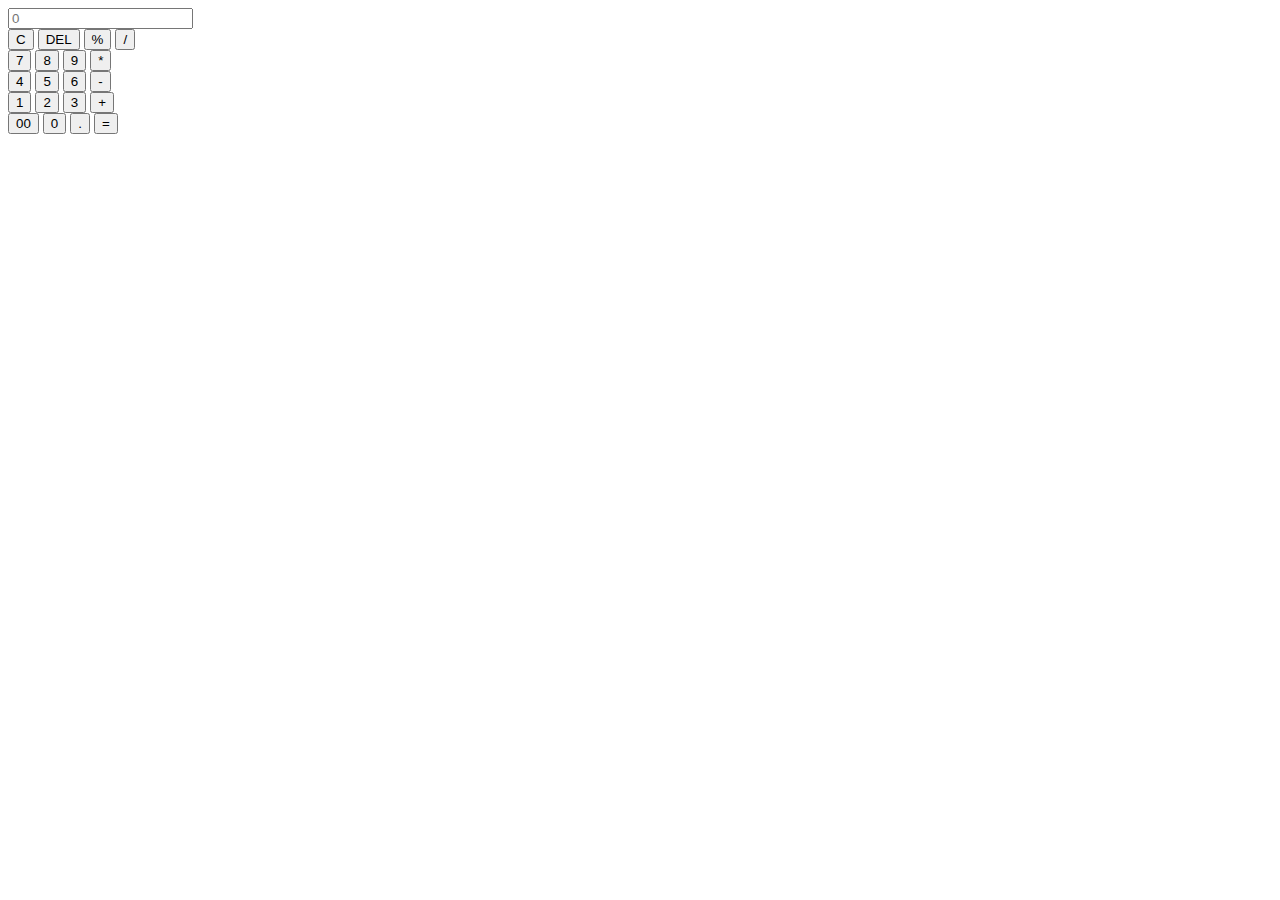
==== Calculator/calculator.html @ 9baba9ce "Add files via upload" ====
<!DOCTYPE html>
<html lang="en">
  <head>
    <meta charset="UTF-8" />
    <meta http-equiv="X-UA-Compatible" content="IE=edge" />
    <meta name="viewport" content="width=device-width, initial-scale=1.0" />
    <link rel="stylesheet" href="/calculator.css" />
    <link rel="icon" href="/calculator.png">
    <title>Calculator</title>
  </head>
  <body>
      <div class="calculator">
        <input type="text" id="inputBox" placeholder="0" />
        <div>
          <button class="button operator">C</button>
          <button class="button operator">DEL</button>
          <button class="button operator">%</button>
          <button class="button operator">/</button>
        </div>
        <div>
          <button class="button">7</button>
          <button class="button">8</button>
          <button class="button">9</button>
          <button class="button operator">*</button>
        </div>
        <div>
          <button class="button">4</button>
          <button class="button">5</button>
          <button class="button">6</button>
          <button class="button operator">-</button>
        </div>
        <div>
          <button class="button">1</button>
          <button class="button">2</button>
          <button class="button">3</button>
          <button class="button operator">+</button>
        </div>

        <div>
          <button class="button">00</button>
          <button class="button">0</button>
          <button class="button">.</button>
          <button class="button equalBtn">=</button>
        </div>
      </div>
    </div>

    <script src="/calculator.js"></script>
  </body>
</html>
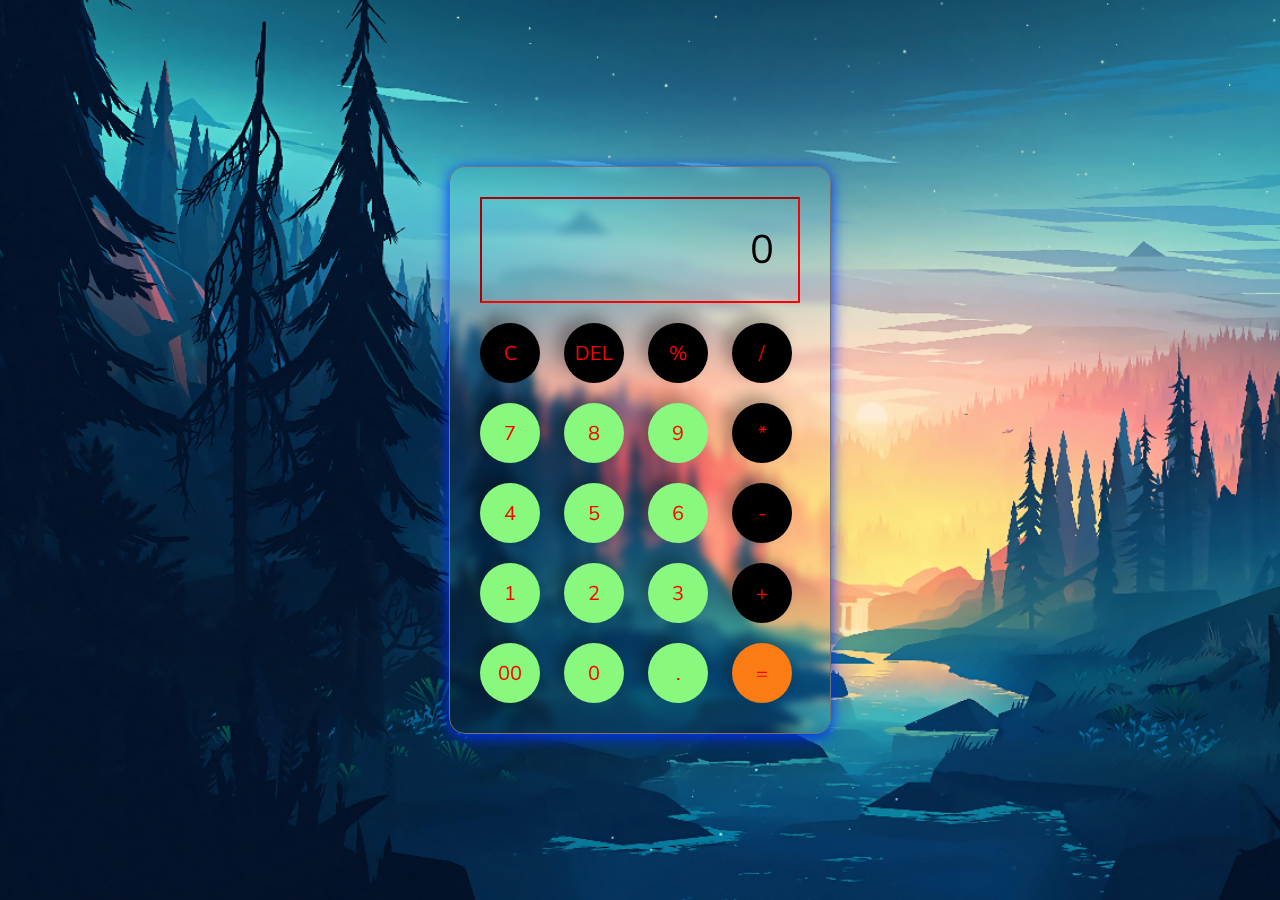
==== commit 112ddcb4: "Add files via upload" ====
--- a/Calculator/calculator.html
+++ b/Calculator/calculator.html
@@ -4,36 +4,36 @@
     <meta charset="UTF-8" />
     <meta http-equiv="X-UA-Compatible" content="IE=edge" />
     <meta name="viewport" content="width=device-width, initial-scale=1.0" />
-    <link rel="stylesheet" href="/calculator.css" />
-    <link rel="icon" href="/calculator.png">
+    <link rel="stylesheet" href="calculator.css" />
+    <link rel="icon" href="calculator.png">
     <title>Calculator</title>
   </head>
   <body>
       <div class="calculator">
         <input type="text" id="inputBox" placeholder="0" />
         <div>
-          <button class="button operator">C</button>
-          <button class="button operator">DEL</button>
-          <button class="button operator">%</button>
-          <button class="button operator">/</button>
+          <button class="buttonoperator">C</button>
+          <button class="buttonoperator">DEL</button>
+          <button class="buttonoperator">%</button>
+          <button class="buttonoperator">/</button>
         </div>
         <div>
           <button class="button">7</button>
           <button class="button">8</button>
           <button class="button">9</button>
-          <button class="button operator">*</button>
+          <button class="buttonoperator">*</button>
         </div>
         <div>
           <button class="button">4</button>
           <button class="button">5</button>
           <button class="button">6</button>
-          <button class="button operator">-</button>
+          <button class="buttonoperator">-</button>
         </div>
         <div>
           <button class="button">1</button>
           <button class="button">2</button>
           <button class="button">3</button>
-          <button class="button operator">+</button>
+          <button class="buttonoperator">+</button>
         </div>
 
         <div>
@@ -45,6 +45,6 @@
       </div>
     </div>
 
-    <script src="/calculator.js"></script>
+    <script src="calculator.js"></script>
   </body>
 </html>--- a/Calculator/calculator.css
+++ b/Calculator/calculator.css
@@ -0,0 +1,75 @@
+@import url('https://fonts.googleapis.com/css2?family=Nunito+Sans:opsz,wght@6..12,500&family=Roboto+Mono:wght@400;500;600&display=swap');
+
+* {
+    margin: 0;
+    padding: 0;
+    box-sizing: border-box;
+    font-family: 'Nunito Sans', sans-serif;
+}  
+
+body {
+    width: 100%;
+    height: 100vh;
+    display: flex;
+    justify-content: center;
+    align-items: center;
+    background-image: url(download.jpg);
+    background-size: cover;
+
+   
+   
+}
+
+.calculator {
+    border: 1px solid #717377;
+    padding: 20px;
+    border-radius: 16px;
+    backdrop-filter: blur(4px);
+    box-shadow: 0px 3px 15px rgb(0, 47, 255)
+
+}
+
+input {
+    width: 320px;
+    border-color: red;
+    padding: 24px;
+    margin: 10px;
+    background: transparent;
+    box-shadow: 0px 3px 15px rgbs(84, 84, 84, 0.1);
+    font-size: 40px;
+    text-align: right;
+    cursor: pointer;
+    color: #000000;
+}
+
+input::placeholder {
+    color: #000000;
+}
+
+button {
+    border: none;
+    width: 60px;
+    height: 60px;
+    margin: 10px;
+    border-radius: 50%;
+    background: rgb(136, 248, 126);
+    color: #ff0000;
+    font-size: 20px;
+    box-shadow: -8px -8px 15px rgba(0, 0, 0, 0.3);
+    cursor: pointer;
+}
+button:hover{
+    background-color: lightgoldenrodyellow;
+    transition: 0.7s;
+}
+.equalBtn {
+    background-color: #fb7c14;
+}
+.buttonoperator{
+    background-color: #000000;
+}
+
+.operator {
+    color: #115201;
+}
+ 